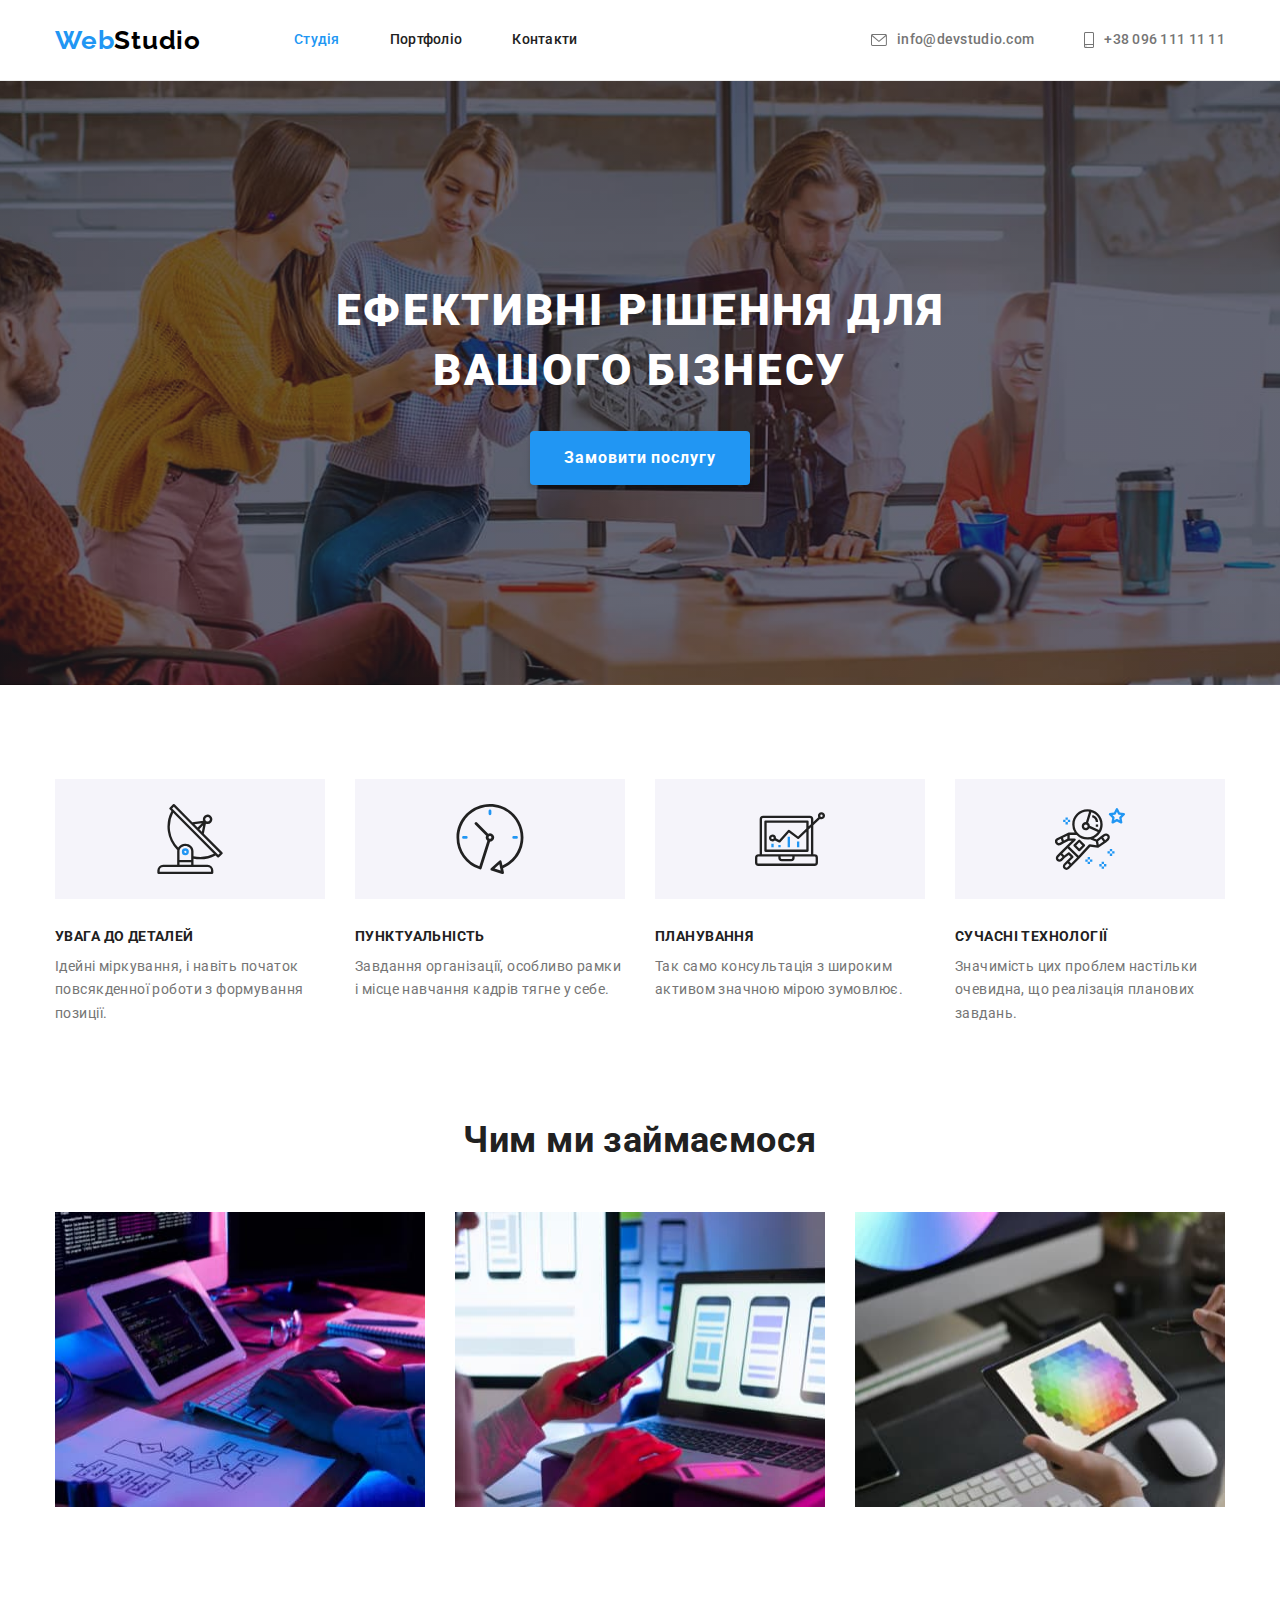
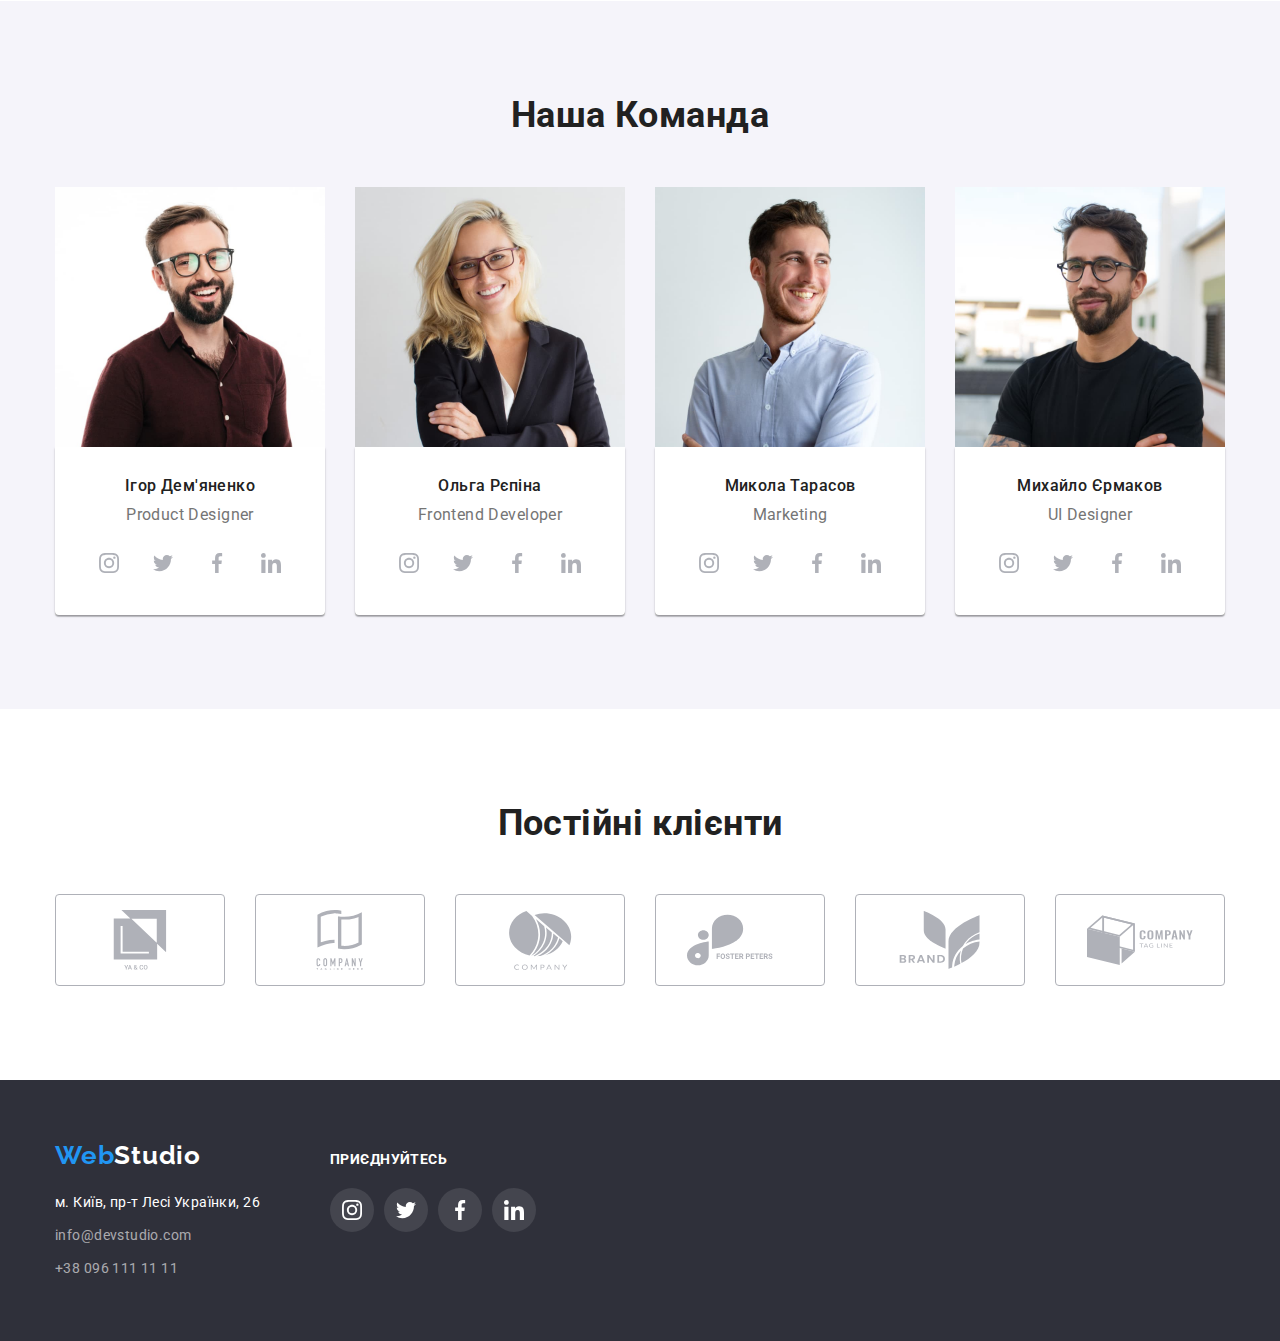
==== index.html @ 86889f4a "Add basic files from hw-4" ====
<!DOCTYPE html>
<html lang="uk">
  <head>
    <meta charset="UTF-8" />
    <meta http-equiv="X-UA-Compatible" content="IE=edge" />
    <meta name="viewport" content="width=device-width, initial-scale=1.0" />
    <link rel="preconnect" href="https://fonts.googleapis.com" />
    <link rel="preconnect" href="https://fonts.gstatic.com" crossorigin />
    <link
      href="https://fonts.googleapis.com/css2?family=Raleway:wght@700&family=Roboto:wght@400;500;700;900&display=swap"
      rel="stylesheet"
    />
    <link rel="stylesheet" href="./css/style.css" />
    <title>WebStudio</title>
  </head>

  <body>
    <!-- Header -->
    <header class="page-header">
      <div class="container header-wrapper">
        <a href="./index.html" class="logo"
          >Web<span class="logo-part">Studio</span>
        </a>
        <nav class="main-navigation">
          <ul class="site-nav list">
            <li>
              <a class="link active" href="./index.html">Студія</a>
            </li>
            <li>
              <a class="link" href="./portfolio.html">Портфоліо</a>
            </li>
            <li>
              <a class="link" href="#">Контакти</a>
            </li>
          </ul>
        </nav>

        <ul class="header-contact-us list">
          <li>
            <a class="link" href="mailto:info@devstudio.com">
              <svg class="header-icon mail-icon">
                <use href="./images/sprite_optimized.svg#icon-envelope"></use>
              </svg>
              info@devstudio.com
            </a>
          </li>
          <li>
            <a class="link" href="tel:+380961111111">
              <svg class="header-icon phone-book-icon">
                <use href="./images/sprite_optimized.svg#icon-smartphone"></use>
              </svg>
              +38 096 111 11 11
            </a>
          </li>
        </ul>
      </div>
    </header>

    <main>
      <!-- Hero -->
      <section class="hero">
        <h1 class="hero-title">Ефективні рішення для вашого бізнесу</h1>
        <button class="btn make-order" type="button">Замовити послугу</button>
      </section>
      <!-- Advantages  -->
      <section class="section">
        <div class="container">
          <h2 class="visually-hidden">Наші Переваги</h2>
          <ul class="advantage-list list">
            <li class="advantage-item">
              <div class="advantage-icon-wrapper">
                <svg class="advantage-icon">
                  <use href="./images/sprite_optimized.svg#icon-antenna"></use>
                </svg>
              </div>
              <h3 class="advantage-value">Увага до деталей</h3>
              <p class="advantage-description">
                Ідейні міркування, і навіть початок повсякденної роботи з
                формування позиції.
              </p>
            </li>
            <li class="advantage-item">
              <div class="advantage-icon-wrapper">
                <svg class="advantage-icon">
                  <use href="./images/sprite_optimized.svg#icon-clock"></use>
                </svg>
              </div>
              <h3 class="advantage-value">Пунктуальність</h3>
              <p class="advantage-description">
                Завдання організації, особливо рамки і місце навчання кадрів
                тягне у себе.
              </p>
            </li>
            <li class="advantage-item">
              <div class="advantage-icon-wrapper">
                <svg class="advantage-icon">
                  <use href="./images/sprite_optimized.svg#icon-diagram"></use>
                </svg>
              </div>
              <h3 class="advantage-value">Планування</h3>
              <p class="advantage-description">
                Так само консультація з широким активом значною мірою зумовлює.
              </p>
            </li>
            <li class="advantage-item">
              <div class="advantage-icon-wrapper">
                <svg class="advantage-icon">
                  <use
                    href="./images/sprite_optimized.svg#icon-astronaut"
                  ></use>
                </svg>
              </div>
              <h3 class="advantage-value">Сучасні технології</h3>
              <p class="advantage-description">
                Значимість цих проблем настільки очевидна, що реалізація
                планових завдань.
              </p>
            </li>
          </ul>
        </div>
      </section>

      <!-- Occupation -->
      <section class="section no-padding-top our-occupation">
        <div class="container">
          <h2 class="section-title">Чим ми займаємося</h2>
          <ul class="occupation-list list">
            <li class="occupation-item">
              <img
                src="images/box_1.jpg"
                alt="розробка продукту"
                width="370"
                height="295"
              />
            </li>
            <li class="occupation-item">
              <img
                src="images/box_2.jpg"
                alt="мобільні рішення"
                width="370"
                height="295"
              />
            </li>
            <li class="occupation-item">
              <img
                src="images/box_3.jpg"
                alt="дизайн"
                width="370"
                height="295"
              />
            </li>
          </ul>
        </div>
      </section>

      <!-- Our Team -->
      <section class="section our-team">
        <div class="container">
          <h2 class="section-title">Наша Команда</h2>
          <ul class="team-list list">
            <li class="team-card">
              <img
                class="team-img"
                src="images/team_card_1.jpg"
                alt="Дизайнер продукту"
                width="270"
                height="260"
              />
              <div class="team-details-wrapper">
                <h3 class="member-name">Ігор Дем'яненко</h3>
                <p class="position" lang="en">Product Designer</p>

                <!-- List of social icons -->
                <ul class="list social-icons">
                  <li class="social-item">
                    <a href="#" class="social-link">
                      <svg class="icon" width="20" height="20">
                        <use
                          href="./images/sprite_optimized.svg#icon-instagram"
                        ></use>
                      </svg>
                    </a>
                  </li>
                  <li class="social-item">
                    <a href="#" class="social-link">
                      <svg class="icon" width="20" height="20">
                        <use
                          href="./images/sprite_optimized.svg#icon-twitter"
                        ></use>
                      </svg>
                    </a>
                  </li>
                  <li class="social-item">
                    <a href="#" class="social-link">
                      <svg class="icon" width="20" height="20">
                        <use
                          href="./images/sprite_optimized.svg#icon-facebook"
                        ></use>
                      </svg>
                    </a>
                  </li>
                  <li class="social-item">
                    <a href="#" class="social-link">
                      <svg class="icon" width="20" height="20">
                        <use
                          href="./images/sprite_optimized.svg#icon-linkedin"
                        ></use>
                      </svg>
                    </a>
                  </li>
                </ul>
              </div>
            </li>
            <li class="team-card">
              <img
                class="team-img"
                src="images/team_card_2.jpg"
                alt="Фронтенд розробник"
                width="270"
                height="260"
              />
              <div class="team-details-wrapper">
                <h3 class="member-name">Ольга Рєпіна</h3>
                <p class="position" lang="en">Frontend Developer</p>

                <!-- List of social icons -->
                <ul class="list social-icons">
                  <li class="social-item">
                    <a href="#" class="social-link">
                      <svg class="icon" width="20" height="20">
                        <use
                          href="./images/sprite_optimized.svg#icon-instagram"
                        ></use>
                      </svg>
                    </a>
                  </li>
                  <li class="social-item">
                    <a href="#" class="social-link">
                      <svg class="icon" width="20" height="20">
                        <use
                          href="./images/sprite_optimized.svg#icon-twitter"
                        ></use>
                      </svg>
                    </a>
                  </li>
                  <li class="social-item">
                    <a href="#" class="social-link">
                      <svg class="icon" width="20" height="20">
                        <use
                          href="./images/sprite_optimized.svg#icon-facebook"
                        ></use>
                      </svg>
                    </a>
                  </li>
                  <li class="social-item">
                    <a href="#" class="social-link">
                      <svg class="icon" width="20" height="20">
                        <use
                          href="./images/sprite_optimized.svg#icon-linkedin"
                        ></use>
                      </svg>
                    </a>
                  </li>
                </ul>
              </div>
            </li>
            <li class="team-card">
              <img
                class="team-img"
                src="images/team_card_3.jpg"
                alt="Маркетолог"
                width="270"
                height="260"
              />
              <div class="team-details-wrapper">
                <h3 class="member-name">Микола Тарасов</h3>
                <p class="position" lang="en">Marketing</p>

                <!-- List of social icons -->
                <ul class="list social-icons">
                  <li class="social-item">
                    <a href="#" class="social-link">
                      <svg class="icon" width="20" height="20">
                        <use
                          href="./images/sprite_optimized.svg#icon-instagram"
                        ></use>
                      </svg>
                    </a>
                  </li>
                  <li class="social-item">
                    <a href="#" class="social-link">
                      <svg class="icon" width="20" height="20">
                        <use
                          href="./images/sprite_optimized.svg#icon-twitter"
                        ></use>
                      </svg>
                    </a>
                  </li>
                  <li class="social-item">
                    <a href="#" class="social-link">
                      <svg class="icon" width="20" height="20">
                        <use
                          href="./images/sprite_optimized.svg#icon-facebook"
                        ></use>
                      </svg>
                    </a>
                  </li>
                  <li class="social-item">
                    <a href="#" class="social-link">
                      <svg class="icon" width="20" height="20">
                        <use
                          href="./images/sprite_optimized.svg#icon-linkedin"
                        ></use>
                      </svg>
                    </a>
                  </li>
                </ul>
              </div>
            </li>
            <li class="team-card">
              <img
                class="team-img"
                src="images/team_card_4.jpg"
                title="Розробник інтерфейсу"
                alt="UI Designer image"
                width="270"
                height="260"
              />
              <div class="team-details-wrapper">
                <h3 class="member-name">Михайло Єрмаков</h3>
                <p class="position" lang="en">UI Designer</p>

                <!-- List of social icons -->
                <ul class="list social-icons">
                  <li class="social-item">
                    <a href="#" class="social-link">
                      <svg class="icon" width="20" height="20">
                        <use
                          href="./images/sprite_optimized.svg#icon-instagram"
                        ></use>
                      </svg>
                    </a>
                  </li>
                  <li class="social-item">
                    <a href="#" class="social-link">
                      <svg class="icon" width="20" height="20">
                        <use
                          href="./images/sprite_optimized.svg#icon-twitter"
                        ></use>
                      </svg>
                    </a>
                  </li>
                  <li class="social-item">
                    <a href="#" class="social-link">
                      <svg class="icon" width="20" height="20">
                        <use
                          href="./images/sprite_optimized.svg#icon-facebook"
                        ></use>
                      </svg>
                    </a>
                  </li>
                  <li class="social-item">
                    <a href="#" class="social-link">
                      <svg class="icon" width="20" height="20">
                        <use
                          href="./images/sprite_optimized.svg#icon-linkedin"
                        ></use>
                      </svg>
                    </a>
                  </li>
                </ul>
              </div>
            </li>
          </ul>
        </div>
      </section>

      <!-- Clients -->
      <section class="section">
        <div class="container">
          <h2 class="section-title">Постійні клієнти</h2>
          <ul class="list partners-list">
            <!-- Partner 1 -->
            <li class="partner-item">
              <a href="#" class="partner-link">
                <svg class="partner-logo" width="106" height="60">
                  <use href="./images/sprite_optimized.svg#icon-logo-1"></use>
                </svg>
              </a>
            </li>
            <!-- Partner 2 -->
            <li class="partner-item">
              <a href="#" class="partner-link">
                <svg class="partner-logo" width="106" height="60">
                  <use href="./images/sprite_optimized.svg#icon-logo-2"></use>
                </svg>
              </a>
            </li>
            <!-- Partner 3 -->
            <li class="partner-item">
              <a href="#" class="partner-link">
                <svg class="partner-logo" width="106" height="60">
                  <use href="./images/sprite_optimized.svg#icon-logo-3"></use>
                </svg>
              </a>
            </li>
            <!-- Partner 4 -->
            <li class="partner-item">
              <a href="#" class="partner-link">
                <svg class="partner-logo" width="106" height="60">
                  <use href="./images/sprite_optimized.svg#icon-logo-4"></use>
                </svg>
              </a>
            </li>
            <!-- Partner 5 -->
            <li class="partner-item">
              <a href="#" class="partner-link">
                <svg class="partner-logo" width="106" height="60">
                  <use href="./images/sprite_optimized.svg#icon-logo-5"></use>
                </svg>
              </a>
            </li>
            <!-- Partner 6 -->
            <li class="partner-item">
              <a href="#" class="partner-link">
                <svg class="partner-logo" width="106" height="60">
                  <use href="./images/sprite_optimized.svg#icon-logo-6"></use>
                </svg>
              </a>
            </li>
          </ul>
        </div>
      </section>
    </main>

    <!-- Footer -->
    <footer class="page-footer">
      <div class="container">
        <div class="our-main-contacts">
          <div class="our-accomodation">
            <a href="./index.html" class="logo"
              >Web<span class="logo-part">Studio</span>
            </a>
            <address>
              <ul class="contact-us list">
                <li class="contact-item">
                  <a
                    href="https://goo.gl/maps/6CmB8fMtC7R2vrZH6"
                    target="_blank"
                    rel="noopener noreferrer nofollow"
                    class="our-location link"
                    >м. Київ, пр-т Лесі Українки, 26</a
                  >
                </li>
                <li class="contact-item">
                  <a href="mailto:info@devstudio.com" class="contact-info link"
                    >info@devstudio.com</a
                  >
                </li>
                <li class="contact-item">
                  <a href="tel:+380961111111" class="contact-info link"
                    >+38 096 111 11 11</a
                  >
                </li>
              </ul>
            </address>
          </div>

          <div class="our-social">
            <h3 class="social-title">Приєднуйтесь</h3>
            <!-- List of social icons -->
            <ul class="list social-icons">
              <li class="social-item">
                <a href="#" class="social-link">
                  <svg class="icon" width="20" height="20">
                    <use
                      href="./images/sprite_optimized.svg#icon-instagram"
                    ></use>
                  </svg>
                </a>
              </li>
              <li class="social-item">
                <a href="#" class="social-link">
                  <svg class="icon" width="20" height="20">
                    <use
                      href="./images/sprite_optimized.svg#icon-twitter"
                    ></use>
                  </svg>
                </a>
              </li>
              <li class="social-item">
                <a href="#" class="social-link">
                  <svg class="icon" width="20" height="20">
                    <use
                      href="./images/sprite_optimized.svg#icon-facebook"
                    ></use>
                  </svg>
                </a>
              </li>
              <li class="social-item">
                <a href="#" class="social-link">
                  <svg class="icon" width="20" height="20">
                    <use
                      href="./images/sprite_optimized.svg#icon-linkedin"
                    ></use>
                  </svg>
                </a>
              </li>
            </ul>
          </div>
        </div>
      </div>
    </footer>
  </body>
</html>
---- css/style.css ----
/* COLOR VARIABLES */
:root {
  --primary-text-color: #757575;
  --secondary-text-color: #212121;

  --background-color: #f5f4fa;
  --contrast-background-color: #2f303a;

  --main-decor-color: #2196f3;
  --secondary-decor-color: #188ce8;
  --third-decor-color: #ffffff;

  --logo-secondary-color: #000000;

  --border-color: #eeeeee;

  --icon-main-color: #afb1b8;
}

/*
*** GENERAL ***
*/
html {
  box-sizing: border-box;
}

*,
*::before,
*::after {
  box-sizing: inherit;
}

h1,
h2,
h3,
h4,
h5,
h6,
p {
  margin-top: 0;
  margin-bottom: 0;
}

ul {
  margin: 0;
  padding: 0;
}

img {
  display: block;
  max-width: 100%;
}

body {
  color: var(--primary-text-color);
  font-family: 'Roboto', sans-serif;
  font-size: 14px;
  letter-spacing: 0.03em;
  background-color: var(--third-decor-color);
  margin: 0;
}

.container {
  width: 1200px;
  padding-left: 15px;
  padding-right: 15px;
  margin: 0 auto;
  /* outline: 2px solid tomato; */
}

.section {
  padding-top: 94px;
  padding-bottom: 94px;
}

.section.no-padding-top {
  padding-top: 0;
}

.section-title {
  font-weight: 700;
  font-size: 36px;
  line-height: 1.16;
  text-align: center;
  margin-bottom: 50px;
}

.section-title,
.advantage-value,
.member-name,
.project-title {
  color: var(--secondary-text-color);
}

.visually-hidden {
  position: absolute;
  white-space: nowrap;
  width: 1px;
  height: 1px;
  overflow: hidden;
  border: 0;
  padding: 0;
  clip: rect(0 0 0 0);
  clip-path: inset(50%);
  margin: -1px;
}

.logo {
  font-family: 'Raleway', sans-serif;
  font-weight: 700;
  font-size: 26px;
  line-height: 1.19;
  letter-spacing: 0.03em;
  color: var(--main-decor-color);
}

a {
  text-decoration: none;
  line-height: 1.14;
}

.list {
  list-style: none;
}

.btn {
  font-family: inherit;
  font-weight: 700;
  font-size: 16px;
  line-height: 1.87;
  text-align: center;
  border-color: transparent;
  border-radius: 4px;
}

.btn:hover {
  cursor: pointer;
}

/*
*** COMPONENTS ***
*/

/* HEADER */

.page-header {
  border-bottom: 1px solid #ececec;
}

.logo-part {
  color: var(--logo-secondary-color);
}

.page-header .link {
  letter-spacing: 0.02em;
  font-weight: 500;
}

.main-navigation .link {
  color: var(--secondary-text-color);
}

.link.active {
  color: var(--main-decor-color);
}

.header-contact-us .link {
  color: var(--primary-text-color);
  line-height: 1.14;
  fill: currentColor;
}


.page-header .link:hover,
.page-header .link:focus {
  color: var(--main-decor-color);
  fill: var(--main-decor-color);
}

.header-icon {
  margin-right: 10px;
}

.header-contact-us .mail-icon {
  width: 16px;
  height: 12px;
}

.header-contact-us .phone-book-icon {
  width: 10px;
  height: 16px;
}

.header-wrapper {
  display: flex;
  align-items: center;
}

.header-wrapper .link {
  display: flex;
  align-items: center;
  padding-top: 32px;
  padding-bottom: 32px;
}

.page-header .logo {
  margin-right: 93px;
}

.site-nav {
  display: flex;
  column-gap: 50px;
}

.header-contact-us {
  display: flex;
  column-gap: 50px;
  margin-left: auto;
  align-items: center;
}

/* HERO */

.hero {
  background-color: #C4C4C4;
  max-width: 1600px;
  margin: 0 auto;
  background-image: linear-gradient(rgba(47, 48, 58, 0.4),
      rgba(47, 48, 58, 0.4)),
    url(../images/hero_bg.jpg);
  background-repeat: no-repeat;
  background-position: center;
  background-size: cover;
  padding-top: 200px;
  padding-bottom: 200px;
  text-align: center;
}

.hero .hero-title {
  max-width: 696px;
  font-weight: 900;
  font-size: 44px;
  line-height: 1.36;
  text-align: center;
  letter-spacing: 0.06em;
  text-transform: uppercase;
  color: var(--third-decor-color);
  margin-left: auto;
  margin-right: auto;
  margin-bottom: 30px;
}

.hero .btn.make-order {
  color: var(--third-decor-color);
  background-color: var(--main-decor-color);
  letter-spacing: 0.06em;
  cursor: pointer;
  display: inline-block;
  padding: 10px 32px;
  box-shadow: 0px 4px 4px rgba(0, 0, 0, 0.15);
}

.hero .btn.make-order:hover,
.hero .btn.make-order:focus {
  background-color: var(--secondary-decor-color);
}

/* OUR ADVANTAGES */

.advantage-icon-wrapper {
  height: 120px;
  padding: 25px 100px;
  margin-bottom: 30px;
  background-color: var(--background-color);
}

.advantage-icon {
  height: 70px;
  width: 70px;
}

.advantage-value {
  font-weight: 700;
  font-size: 14px;
  line-height: 1.14;
  text-transform: uppercase;
  margin-bottom: 10px;
}

.advantage-list {
  display: flex;
  column-gap: 30px;
}

.advantage-description {
  line-height: 1.71;
}

/* OUR OCCUPATION */

.occupation-list {
  display: flex;
  column-gap: 30px;
}

/* OUR TEAM */
.our-team {
  background-color: var(--background-color);
}

.team-list {
  display: flex;
  column-gap: 30px;
}

.our-team .team-card {
  background-color: var(--third-decor-color);
  text-align: center;
}

.team-details-wrapper {
  padding: 30px 0;
  padding-bottom: 30px;
  box-shadow: 0px 1px 3px rgba(0, 0, 0, 0.12), 0px 1px 1px rgba(0, 0, 0, 0.14),
    0px 2px 1px rgba(0, 0, 0, 0.2);
  border-radius: 0px 0px 4px 4px;
}

.member-name {
  font-weight: 500;
  font-size: 16px;
  line-height: 1.18;
  margin-bottom: 10px;
}

.team-card .position {
  font-size: 16px;
  line-height: 1.18;
  margin-bottom: 16px;
}

.social-icons {
  display: flex;
  justify-content: center;
  column-gap: 10px;
}

.social-link {
  /* remove additional height of line-height */
  line-height: 0;
  display: block;
  padding: 12px;
  border-radius: 50%;
  color: var(--icon-main-color);
}

.social-link .icon {
  fill: currentColor;
}

.social-link:hover {
  color: var(--third-decor-color);
  background-color: var(--main-decor-color);
  column-gap: 30px;
}

/* CLIENTS */
.partners-list {
  display: flex;
  gap: 30px;
  flex-wrap: wrap;
}

.partner-link {
  line-height: 0;
  display: flex;
  justify-content: center;
  align-items: center;
  width: 170px;
  height: 92px;
  color: var(--icon-main-color);
  border: 1px solid var(--icon-main-color);
  border-radius: 4px;
}

.partner-logo {
  fill: currentColor;
}

.partner-link:hover,
.partner-link:focus {
  border-color: var(--main-decor-color);
  color: var(--main-decor-color);
}

/* FOOTER */

.page-footer {
  background-color: var(--contrast-background-color);
  padding-top: 60px;
  padding-bottom: 60px;
}

.our-main-contacts {
  display: flex;
  align-items: baseline;
}

.page-footer .logo {
  display: inline-block;
  margin-bottom: 20px;
}

.page-footer .logo-part {
  color: var(--third-decor-color);
}

.page-footer .contact-us {
  font-style: normal;
}

.contact-item {
  margin-bottom: 9px;
}

.contact-item:last-child {
  margin-bottom: 0;
}

.contact-us .link {
  color: rgba(255, 255, 255, 0.6);
  line-height: 1.71;
}

.contact-us .our-location {
  color: var(--third-decor-color);
}

.page-footer .link:hover,
.page-footer .link:focus {
  color: var(--main-decor-color);
}

.our-social {
  margin-left: 70px;
}

.social-title {
  font-weight: 700;
  font-size: 14px;
  line-height: 1.14;
  text-transform: uppercase;
  color: #ffffff;
  margin-bottom: 20px;
}

.page-footer .social-link {
  color: var(--third-decor-color);
  background: rgba(255, 255, 255, 0.1);
}

.page-footer .social-link:hover,
.page-footer .social-link:focus {
  background-color: var(--main-decor-color);
}

/* 
**** PORTFOLIO PAGE ***
*/

/* FILTER SECTION */
.filter-btn {
  font-weight: 500;
  font-size: 16px;
  line-height: 1.62;
  letter-spacing: 0.03em;
  color: var(--secondary-text-color);
  background-color: var(--background-color);
  padding: 6px 22px;
}

.filter .select-all {
  padding: 6px 25px;
}

.filter-btn:hover,
.filter-btn:focus {
  background-color: var(--main-decor-color);
  color: var(--third-decor-color);
  box-shadow: 0px 3px 1px rgba(0, 0, 0, 0.1), 0px 1px 2px rgba(0, 0, 0, 0.08),
    0px 2px 2px rgba(0, 0, 0, 0.12);
}

.filter {
  margin-bottom: 50px;
  display: flex;
  justify-content: center;
  column-gap: 8px;
}

/* OUR WORKS */

.project-link:hover,
.project-link:focus {
  display: inline-block;
  box-shadow: 0px 1px 1px rgba(0, 0, 0, 0.12), 0px 4px 4px rgba(0, 0, 0, 0.06),
    1px 4px 6px rgba(0, 0, 0, 0.16);
}

.project-title {
  font-weight: 700;
  font-size: 18px;
  line-height: 2;
  letter-spacing: 0.06em;
  margin-bottom: 4px;
}

.project-type {
  font-size: 16px;
  line-height: 1.87;
  color: var(--primary-text-color);
}

.project-details {
  padding: 20px 24px;
  border-left: 1px solid var(--border-color);
  border-right: 1px solid var(--border-color);
  border-bottom: 1px solid var(--border-color);
}

.portfolio {
  display: flex;
  flex-wrap: wrap;
  gap: 30px;
}
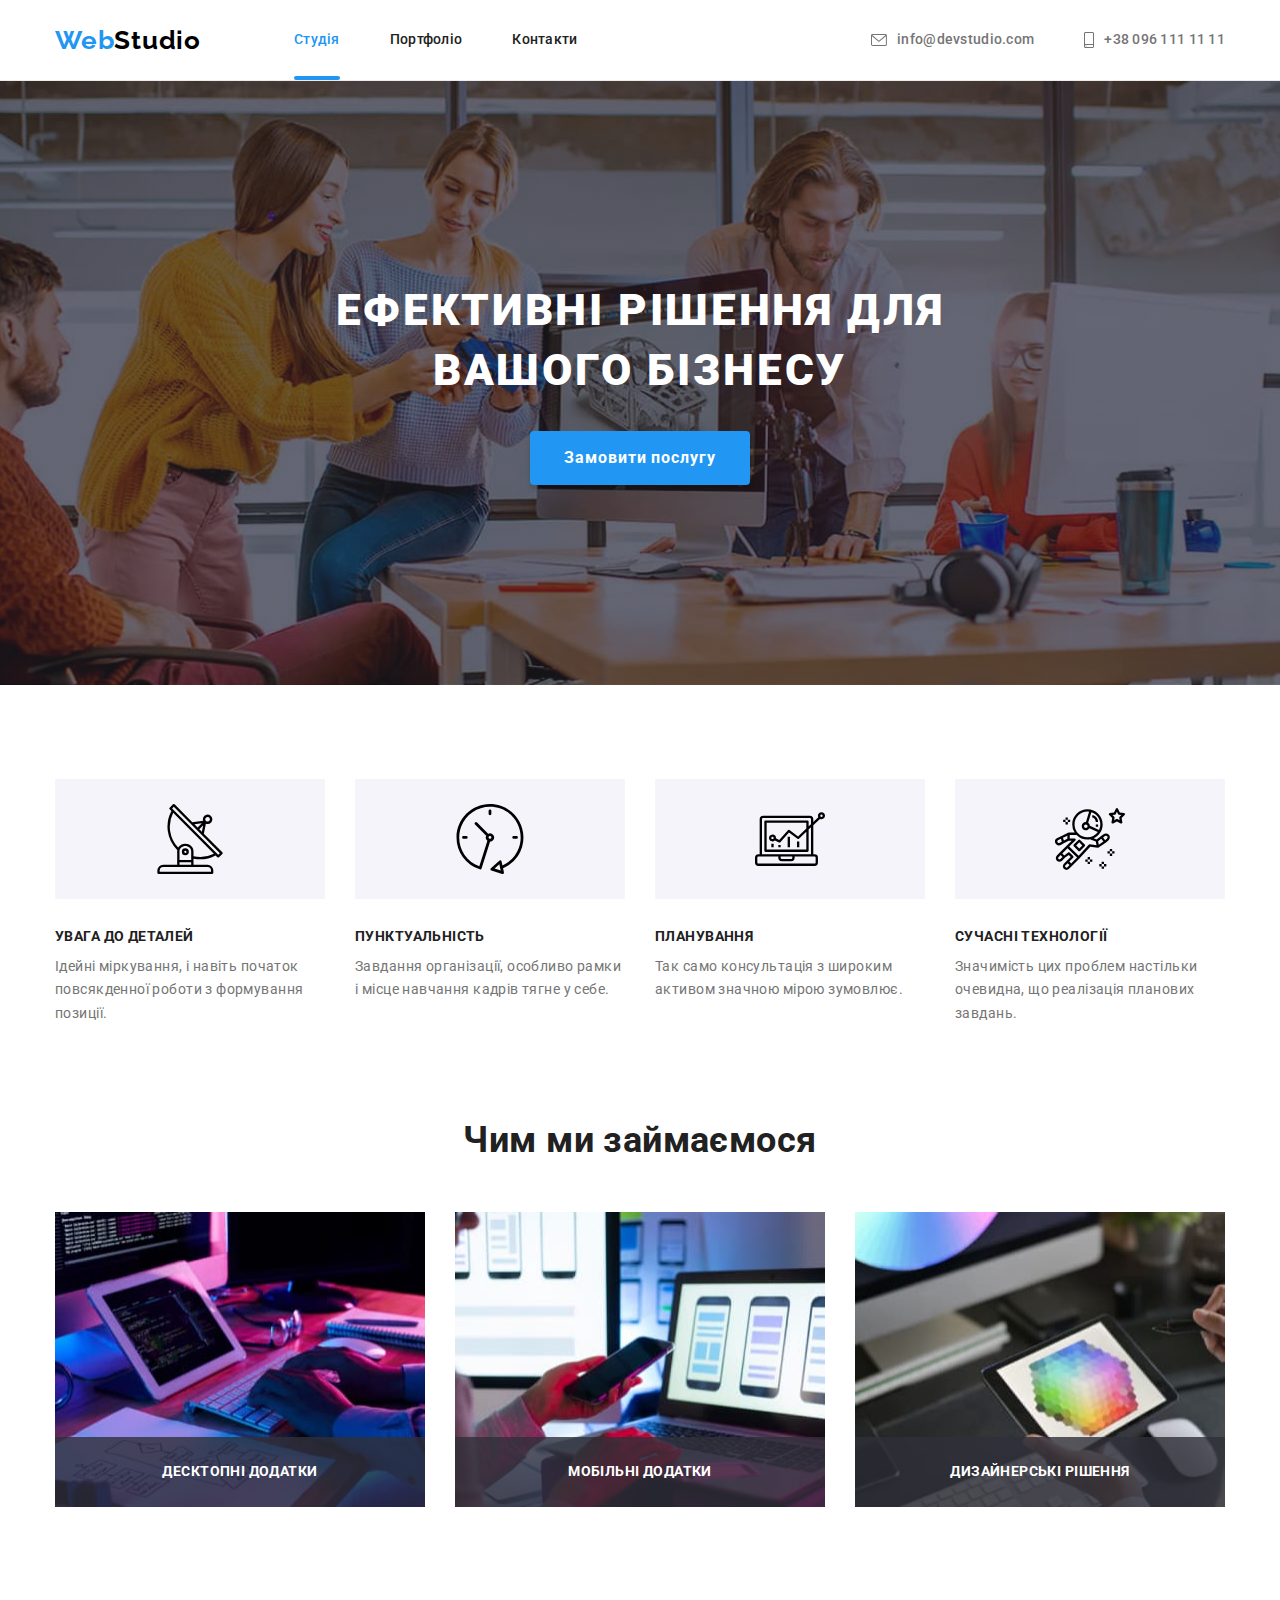
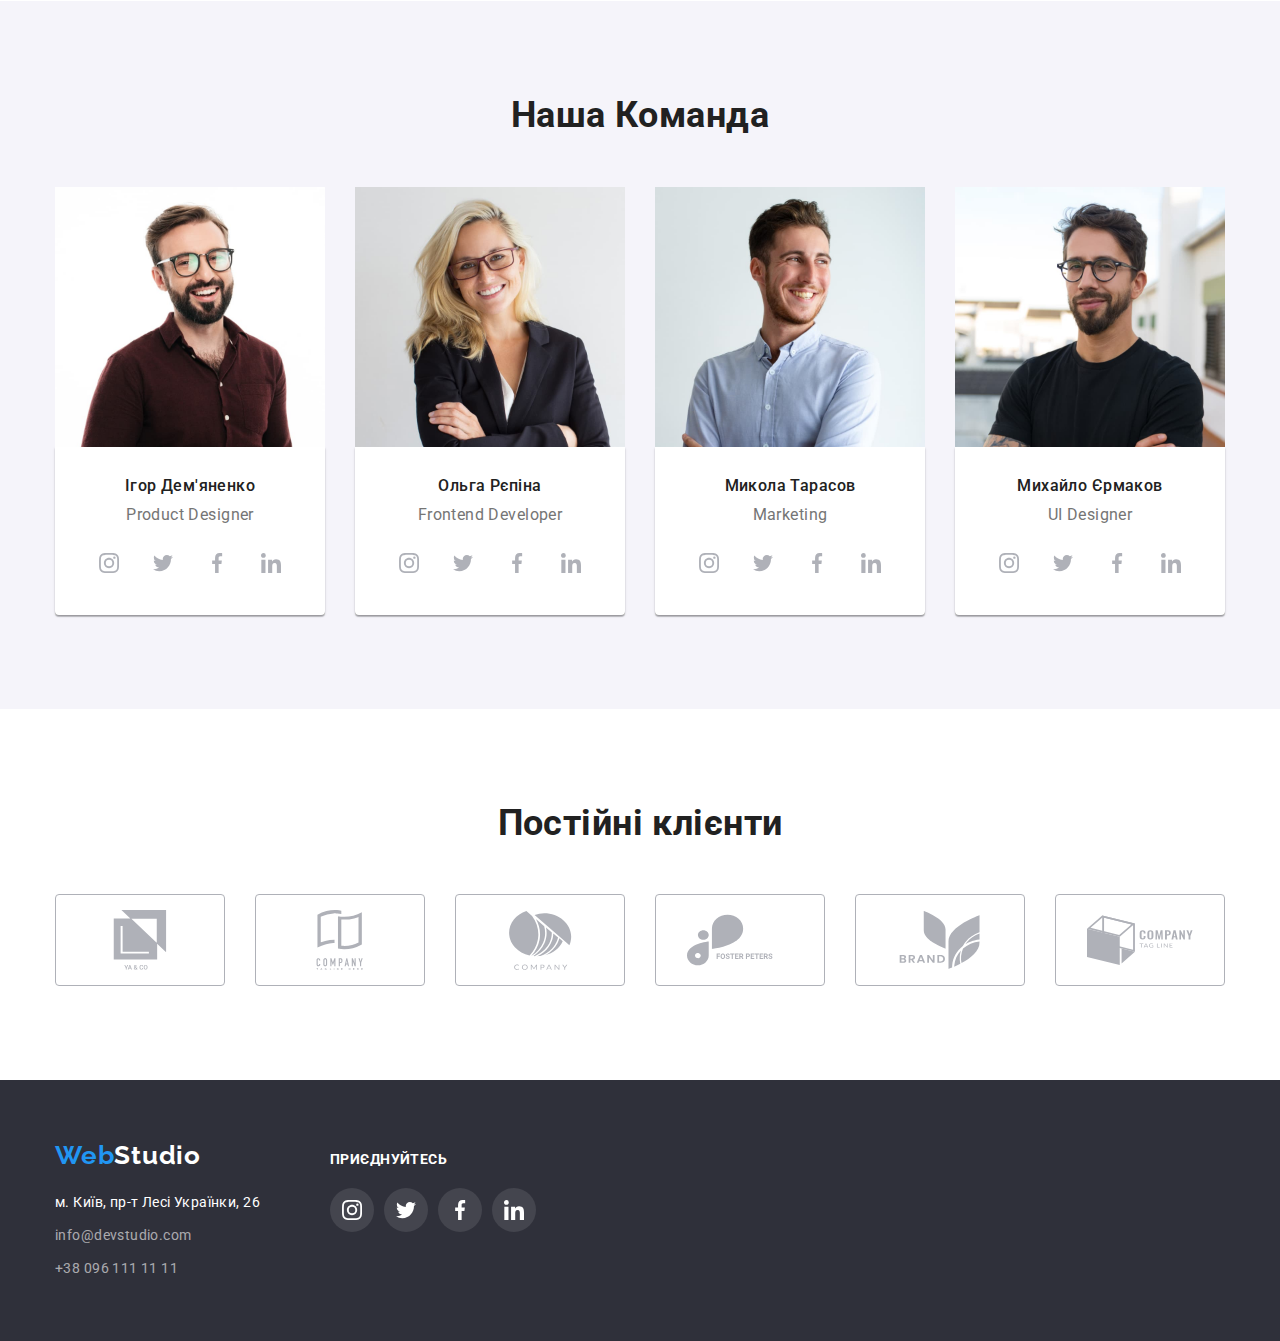
==== commit fe2cfc56: "Add transition to the color, box-shadow, bg-color properties" ====
--- a/index.html
+++ b/index.html
@@ -60,7 +60,9 @@
       <!-- Hero -->
       <section class="hero">
         <h1 class="hero-title">Ефективні рішення для вашого бізнесу</h1>
-        <button class="btn make-order" type="button">Замовити послугу</button>
+        <button class="btn make-order" type="button" data-modal-open>
+          Замовити послугу
+        </button>
       </section>
       <!-- Advantages  -->
       <section class="section">
@@ -126,28 +128,37 @@
           <h2 class="section-title">Чим ми займаємося</h2>
           <ul class="occupation-list list">
             <li class="occupation-item">
-              <img
-                src="images/box_1.jpg"
-                alt="розробка продукту"
-                width="370"
-                height="295"
-              />
+              <div class="occupation-thumb">
+                <img
+                  src="images/box_1.jpg"
+                  alt="розробка продукту"
+                  width="370"
+                  height="295"
+                />
+                <h3 class="occupation-title">Десктопні додатки</h3>
+              </div>
             </li>
             <li class="occupation-item">
-              <img
-                src="images/box_2.jpg"
-                alt="мобільні рішення"
-                width="370"
-                height="295"
-              />
+              <div class="occupation-thumb">
+                <img
+                  src="images/box_2.jpg"
+                  alt="мобільні рішення"
+                  width="370"
+                  height="295"
+                />
+                <h3 class="occupation-title">Мобільні додатки</h3>
+              </div>
             </li>
             <li class="occupation-item">
-              <img
-                src="images/box_3.jpg"
-                alt="дизайн"
-                width="370"
-                height="295"
-              />
+              <div class="occupation-thumb">
+                <img
+                  src="images/box_3.jpg"
+                  alt="дизайн"
+                  width="370"
+                  height="295"
+                />
+                <h3 class="occupation-title">Дизайнерські рішення</h3>
+              </div>
             </li>
           </ul>
         </div>
@@ -511,5 +522,16 @@
         </div>
       </div>
     </footer>
+
+    <div class="backdrop is-hidden" data-modal>
+      <div class="modal">
+        <button type="button" class="close-btn" data-modal-close>
+          <svg width="11" height="11" class="icon-close">
+            <use href="./images/sprite_optimized_new.svg#icon-close"></use>
+          </svg>
+        </button>
+      </div>
+    </div>
   </body>
+  <script src="./js/modal.js"></script>
 </html>
--- a/css/style.css
+++ b/css/style.css
@@ -154,14 +154,29 @@
 .page-header .link {
   letter-spacing: 0.02em;
   font-weight: 500;
+  transition: color, 250ms cubic-bezier(0.4, 0, 0.2, 1);
 }
 
 .main-navigation .link {
   color: var(--secondary-text-color);
+  position: relative;
 }
 
 .link.active {
   color: var(--main-decor-color);
+}
+
+.site-nav .link.active::after {
+  content: '';
+  display: block;
+  position: absolute;
+  bottom: 0;
+
+  height: 4px;
+  width: 100%;
+  border-radius: 2px;
+
+  background-color: var(--main-decor-color);
 }
 
 .header-contact-us .link {
@@ -258,11 +273,65 @@
   display: inline-block;
   padding: 10px 32px;
   box-shadow: 0px 4px 4px rgba(0, 0, 0, 0.15);
+  transition: box-shadow 250ms cubic-bezier(0.4, 0, 0.2, 1), background-color 250ms cubic-bezier(0.4, 0, 0.2, 1);
 }
 
 .hero .btn.make-order:hover,
 .hero .btn.make-order:focus {
   background-color: var(--secondary-decor-color);
+}
+
+.backdrop {
+  position: fixed;
+  top: 0;
+  left: 0;
+
+  width: 100%;
+  height: 100%;
+
+  background-color: rgba(0, 0, 0, 0.2);
+}
+
+.backdrop.is-hidden {
+  opacity: 0;
+  pointer-events: none;
+}
+
+.modal {
+  position: absolute;
+  top: 50%;
+  left: 50%;
+  transform: translate(-50%, -50%);
+
+  min-height: 581px;
+  min-width: 582px;
+
+  background-color: #fff;
+}
+
+.close-btn {
+  position: absolute;
+  top: 8px;
+  right: 8px;
+
+  width: 30px;
+  height: 30px;
+  border: 1px solid rgba(0, 0, 0, 0.1);
+  border-radius: 50%;
+
+  background-color: var(--third-decor-color);
+  display: flex;
+  justify-content: center;
+  align-items: center;
+  cursor: pointer;
+}
+
+.icon-close {
+  fill: currentColor;
+}
+
+.close-btn:hover {
+  color: var(--main-decor-color);
 }
 
 /* OUR ADVANTAGES */
@@ -301,6 +370,40 @@
 .occupation-list {
   display: flex;
   column-gap: 30px;
+}
+
+.occupation-thumb {
+  position: relative;
+}
+
+.occupation-thumb::before {
+  content: '';
+  position: absolute;
+  bottom: 0;
+  left: 0;
+
+  width: 100%;
+  height: 70px;
+
+  background-color: rgba(47, 48, 58, 0.8);
+}
+
+.occupation-title {
+  position: absolute;
+  bottom: 0;
+  left: 0;
+
+  width: 100%;
+  height: 70px;
+
+  padding-top: 27px;
+  padding-bottom: 27px;
+  text-align: center;
+  font-weight: 700;
+  font-size: 14px;
+  line-height: 1.14;
+  text-transform: uppercase;
+  color: var(--third-decor-color);
 }
 
 /* OUR TEAM */
@@ -354,6 +457,10 @@
   color: var(--icon-main-color);
 }
 
+.team-card .social-link {
+  transition: color 250ms cubic-bezier(0.4, 0, 0.2, 1), background-color 250ms cubic-bezier(0.4, 0, 0.2, 1);
+}
+
 .social-link .icon {
   fill: currentColor;
 }
@@ -361,7 +468,6 @@
 .social-link:hover {
   color: var(--third-decor-color);
   background-color: var(--main-decor-color);
-  column-gap: 30px;
 }
 
 /* CLIENTS */
@@ -381,6 +487,7 @@
   color: var(--icon-main-color);
   border: 1px solid var(--icon-main-color);
   border-radius: 4px;
+  transition: color 250ms cubic-bezier(0.4, 0, 0.2, 1), background-color 250ms cubic-bezier(0.4, 0, 0.2, 1);
 }
 
 .partner-logo {
@@ -430,6 +537,7 @@
 .contact-us .link {
   color: rgba(255, 255, 255, 0.6);
   line-height: 1.71;
+  transition: color 250ms cubic-bezier(0.4, 0, 0.2, 1);
 }
 
 .contact-us .our-location {
@@ -457,6 +565,7 @@
 .page-footer .social-link {
   color: var(--third-decor-color);
   background: rgba(255, 255, 255, 0.1);
+  transition: background-color 250ms cubic-bezier(0.4, 0, 0.2, 1);
 }
 
 .page-footer .social-link:hover,
@@ -500,6 +609,16 @@
 
 /* OUR WORKS */
 
+.portfolio {
+  display: flex;
+  flex-wrap: wrap;
+  gap: 30px;
+}
+
+.project-link {
+  transition: box-shadow 250ms cubic-bezier(0.4, 0, 0.2, 1);
+}
+
 .project-link:hover,
 .project-link:focus {
   display: inline-block;
@@ -528,8 +647,37 @@
   border-bottom: 1px solid var(--border-color);
 }
 
-.portfolio {
-  display: flex;
-  flex-wrap: wrap;
-  gap: 30px;
+/* Project Overlay */
+.product-thumb {
+  position: relative;
+  display: flex;
+  align-items: center;
+}
+
+.product-description {
+  position: absolute;
+
+  font-size: 18px;
+  line-height: 1.55;
+  color: var(--third-decor-color);
+  padding: 63px 24px;
+  opacity: 0;
+}
+
+.project-link:hover .product-description {
+  opacity: 1;
+}
+
+.product-thumb::before {
+  content: '';
+  display: inline-block;
+  position: absolute;
+  width: 100%;
+  height: 100%;
+  background-color: rgba(33, 150, 243, 0.9);
+  opacity: 0;
+}
+
+.project-link:hover .product-thumb::before {
+  opacity: 1;
 }